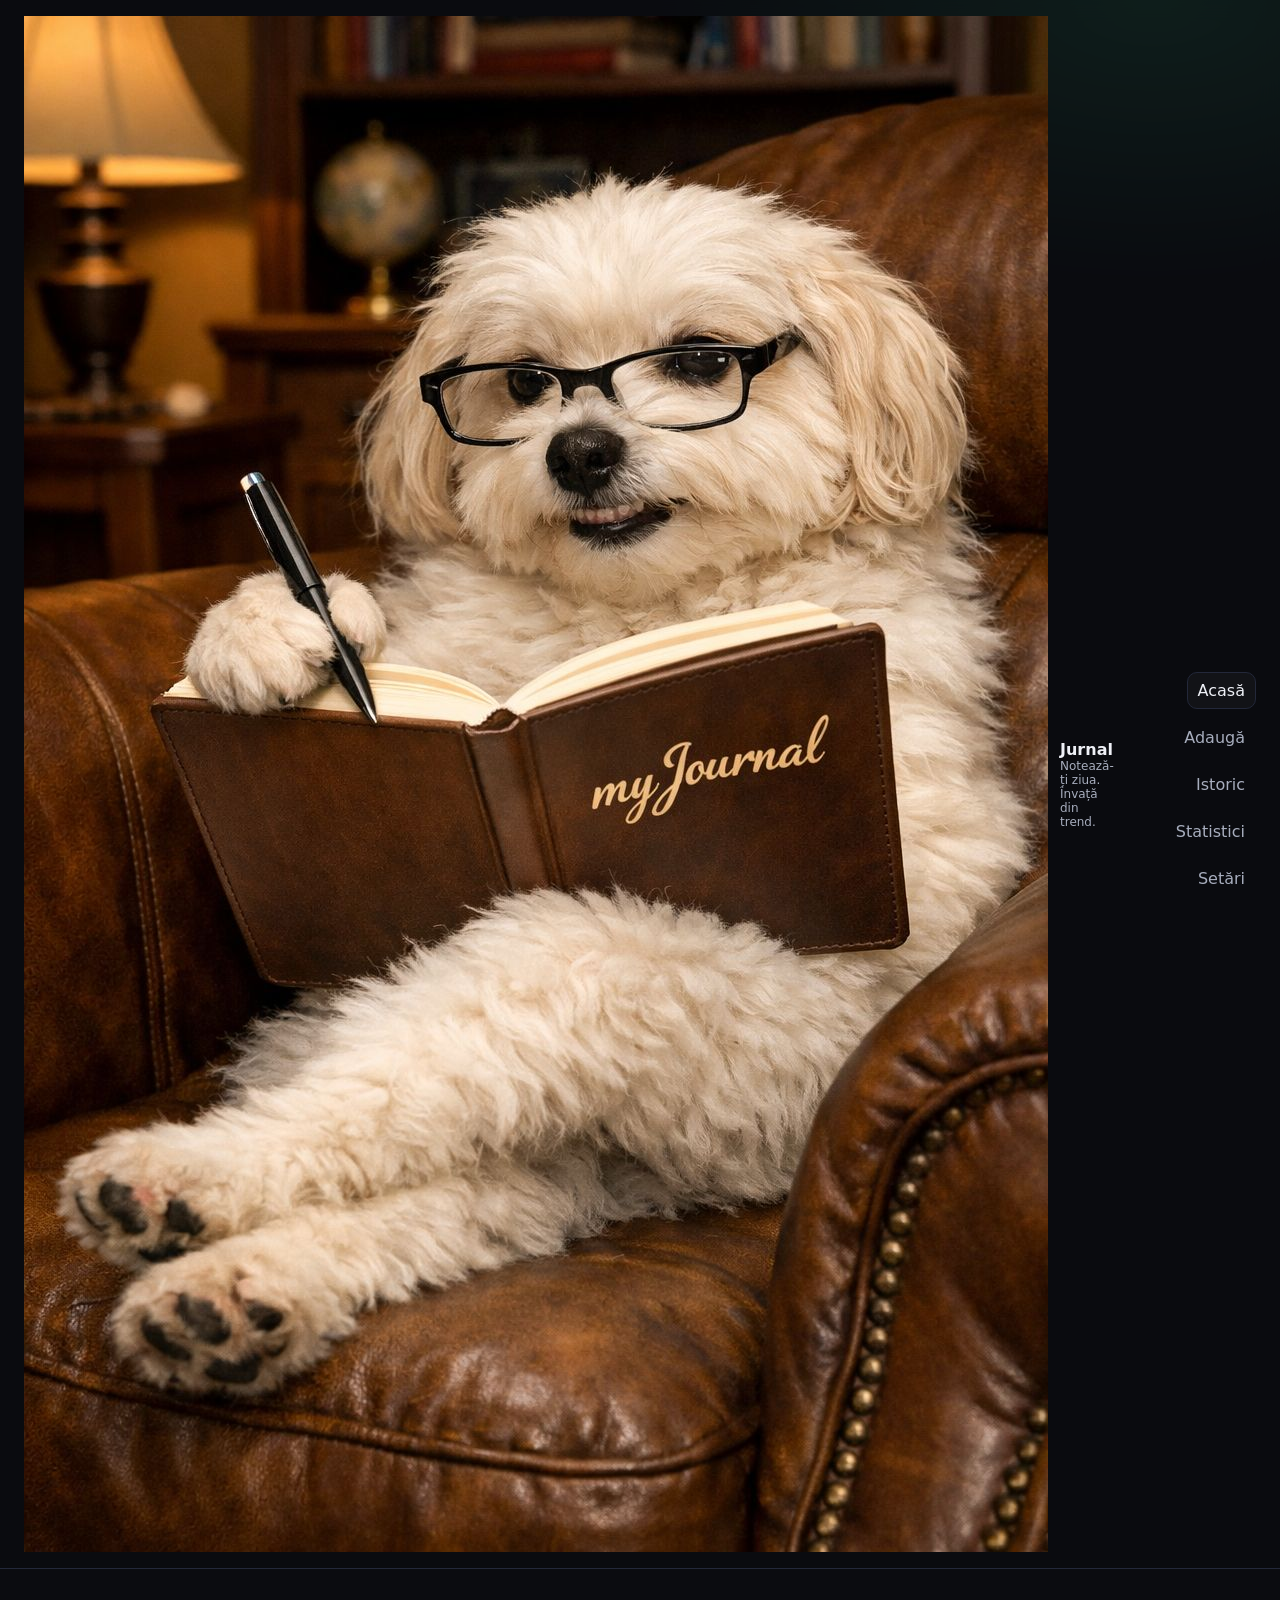
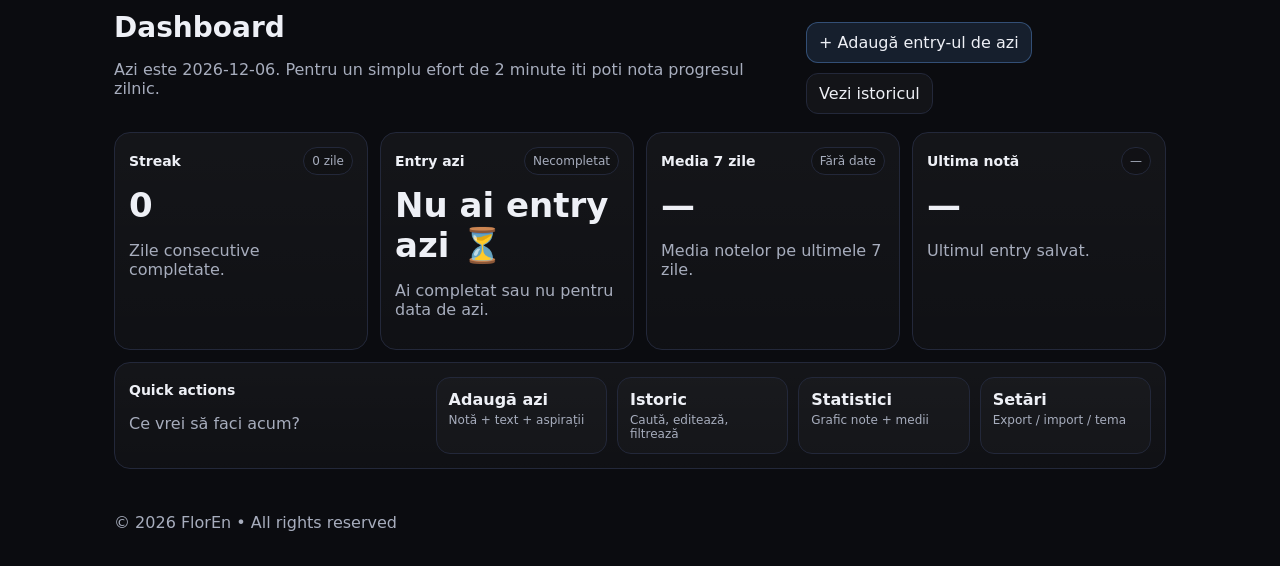
==== index.html @ 61ffa5f8 "Update index.html" ====
<!doctype html>
<html lang="ro">
<head>
  <meta charset="utf-8" />
  <meta name="viewport" content="width=device-width,initial-scale=1" />
  <title>Jurnal</title>
  <link rel="stylesheet" href="style.css" />
</head>
<body>
  <header class="topbar">
    <div class="brand">
      <img class="logoImg" src="Sasha.jpg" alt="Sasha" />
      <div>
        <div class="appname">Jurnal</div>
        <div class="subtitle">Notează-ți ziua. Învață din trend.</div>
      </div>
    </div>

    <nav class="nav">
      <a href="index.html" class="navlink active">Acasă</a>
      <a href="new.html" class="navlink">Adaugă</a>
      <a href="history.html" class="navlink">Istoric</a>
      <a href="stats.html" class="navlink">Statistici</a>
      <a href="settings.html" class="navlink">Setări</a>
    </nav>
  </header>

  <main class="container">
    <section class="hero">
      <div>
        <h1>Dashboard</h1>
        <p class="muted">
          Azi este <span id="todayLabel">—</span>. Pentru un simplu efort de 2 minute iti poti nota progresul zilnic.
        </p>
      </div>

      <div class="heroActions">
        <a class="btn primary" href="new.html" id="primaryCta">+ Adaugă entry-ul de azi</a>
        <a class="btn" href="history.html">Vezi istoricul</a>
      </div>
    </section>

    <section class="grid">
      <article class="card">
        <div class="cardTop">
          <h2>Streak</h2>
          <span class="pill" id="streakPill">0 zile</span>
        </div>
        <p class="big" id="streakValue">0</p>
        <p class="muted">Zile consecutive completate.</p>
      </article>

      <article class="card">
        <div class="cardTop">
          <h2>Entry azi</h2>
          <span class="pill" id="todayStatusPill">Necunoscut</span>
        </div>
        <p class="big" id="todayStatusText">—</p>
        <p class="muted">Ai completat sau nu pentru data de azi.</p>
      </article>

      <article class="card">
        <div class="cardTop">
          <h2>Media 7 zile</h2>
          <span class="pill" id="avgPill">—</span>
        </div>
        <p class="big" id="avgValue">—</p>
        <p class="muted">Media notelor pe ultimele 7 zile.</p>
      </article>

      <article class="card">
        <div class="cardTop">
          <h2>Ultima notă</h2>
          <span class="pill" id="lastDatePill">—</span>
        </div>
        <p class="big" id="lastScore">—</p>
        <p class="muted">Ultimul entry salvat.</p>
      </article>
    </section>

    <section class="card quick">
      <div>
        <h2>Quick actions</h2>
        <p class="muted">Ce vrei să faci acum?</p>
      </div>

      <div class="quickGrid">
        <a class="quickBtn" href="new.html">
          <div class="quickTitle">Adaugă azi</div>
          <div class="quickDesc">Notă + text + aspirații</div>
        </a>
        <a class="quickBtn" href="history.html">
          <div class="quickTitle">Istoric</div>
          <div class="quickDesc">Caută, editează, filtrează</div>
        </a>
        <a class="quickBtn" href="stats.html">
          <div class="quickTitle">Statistici</div>
          <div class="quickDesc">Grafic note + medii</div>
        </a>
        <a class="quickBtn" href="settings.html">
          <div class="quickTitle">Setări</div>
          <div class="quickDesc">Export / import / tema</div>
        </a>
      </div>
    </section>
  </main>

  <footer class="footer">
    <span class="muted">© <span id="year">—</span> FlorEn • All rights reserved</span>
  </footer>

  <script src="app.js"></script>
</body>
</html>
---- style.css ----
:root{
  --bg:#0b0c10;
  --card:#12141b;
  --card2:#10121a;
  --text:#eef0f6;
  --muted:#a7adbd;
  --border:#23283a;
  --accent:#6aa8ff;
  --accent2:#8cffc1;
}

*{box-sizing:border-box}
body{
  margin:0;
  font-family: ui-sans-serif, system-ui, -apple-system, Segoe UI, Roboto, Arial;
  background: radial-gradient(1200px 600px at 20% -20%, #17305a 0%, transparent 60%),
              radial-gradient(900px 500px at 90% 0%, #1a4a38 0%, transparent 55%),
              var(--bg);
  color:var(--text);
}

a{color:inherit; text-decoration:none}
.container{max-width:1100px; margin:0 auto; padding:24px}

.topbar{
  display:flex; gap:16px; align-items:center; justify-content:space-between;
  padding:16px 24px;
  border-bottom:1px solid var(--border);
  background: rgba(10,12,16,0.7);
  backdrop-filter: blur(10px);
  position:sticky; top:0;
}

.brand{display:flex; align-items:center; gap:12px}
.logo{
  width:38px; height:38px; border-radius:12px;
  display:grid; place-items:center;
  background: linear-gradient(135deg, var(--accent), var(--accent2));
  color:#061018; font-weight:800;
}
.appname{font-weight:800}
.subtitle{font-size:12px; color:var(--muted)}

.nav{display:flex; gap:10px; flex-wrap:wrap; justify-content:flex-end}
.navlink{
  padding:8px 10px; border-radius:10px;
  border:1px solid transparent;
  color:var(--muted);
}
.navlink:hover{border-color:var(--border); color:var(--text)}
.navlink.active{color:var(--text); border-color:var(--border); background:rgba(255,255,255,0.03)}

.hero{
  display:flex; align-items:flex-end; justify-content:space-between;
  gap:16px; margin:18px 0 18px;
}
.hero h1{margin:0 0 6px; font-size:28px}
.muted{color:var(--muted)}
.heroActions{display:flex; gap:10px; flex-wrap:wrap}

.btn{
  padding:10px 12px; border-radius:12px;
  border:1px solid var(--border);
  background: rgba(255,255,255,0.03);
}
.btn:hover{background: rgba(255,255,255,0.06)}
.btn.primary{
  border-color: rgba(106,168,255,0.35);
  background: rgba(106,168,255,0.12);
}
.btn.primary:hover{background: rgba(106,168,255,0.18)}

.grid{
  display:grid;
  grid-template-columns: repeat(4, minmax(0, 1fr));
  gap:12px;
  margin-bottom:12px;
}
.card{
  border:1px solid var(--border);
  background: linear-gradient(180deg, rgba(255,255,255,0.04), rgba(255,255,255,0.02));
  border-radius:16px;
  padding:14px;
}
.cardTop{display:flex; align-items:center; justify-content:space-between; gap:8px}
.card h2{font-size:14px; margin:0}
.big{font-size:34px; margin:10px 0 2px; font-weight:800}

.pill{
  font-size:12px;
  padding:6px 8px;
  border-radius:999px;
  border:1px solid var(--border);
  color:var(--muted);
  background: rgba(0,0,0,0.15);
}

.quick{display:flex; align-items:center; justify-content:space-between; gap:16px}
.quickGrid{
  display:grid;
  grid-template-columns: repeat(4, minmax(0, 1fr));
  gap:10px;
  width: 70%;
}
.quickBtn{
  border:1px solid var(--border);
  background: rgba(255,255,255,0.02);
  border-radius:14px;
  padding:12px;
}
.quickBtn:hover{background: rgba(255,255,255,0.05)}
.quickTitle{font-weight:800}
.quickDesc{font-size:12px; color:var(--muted); margin-top:4px}

.footer{
  max-width:1100px;
  margin:0 auto;
  padding:20px 24px 34px;
}

/* responsive */
@media (max-width: 980px){
  .grid{grid-template-columns: repeat(2, minmax(0, 1fr));}
  .quick{flex-direction:column; align-items:stretch}
  .quickGrid{width:100%; grid-template-columns: repeat(2, minmax(0, 1fr));}
}
@media (max-width: 520px){
  .topbar{flex-direction:column; align-items:stretch}
  .nav{justify-content:flex-start}
  .grid{grid-template-columns: 1fr;}
  .quickGrid{grid-template-columns: 1fr;}
}
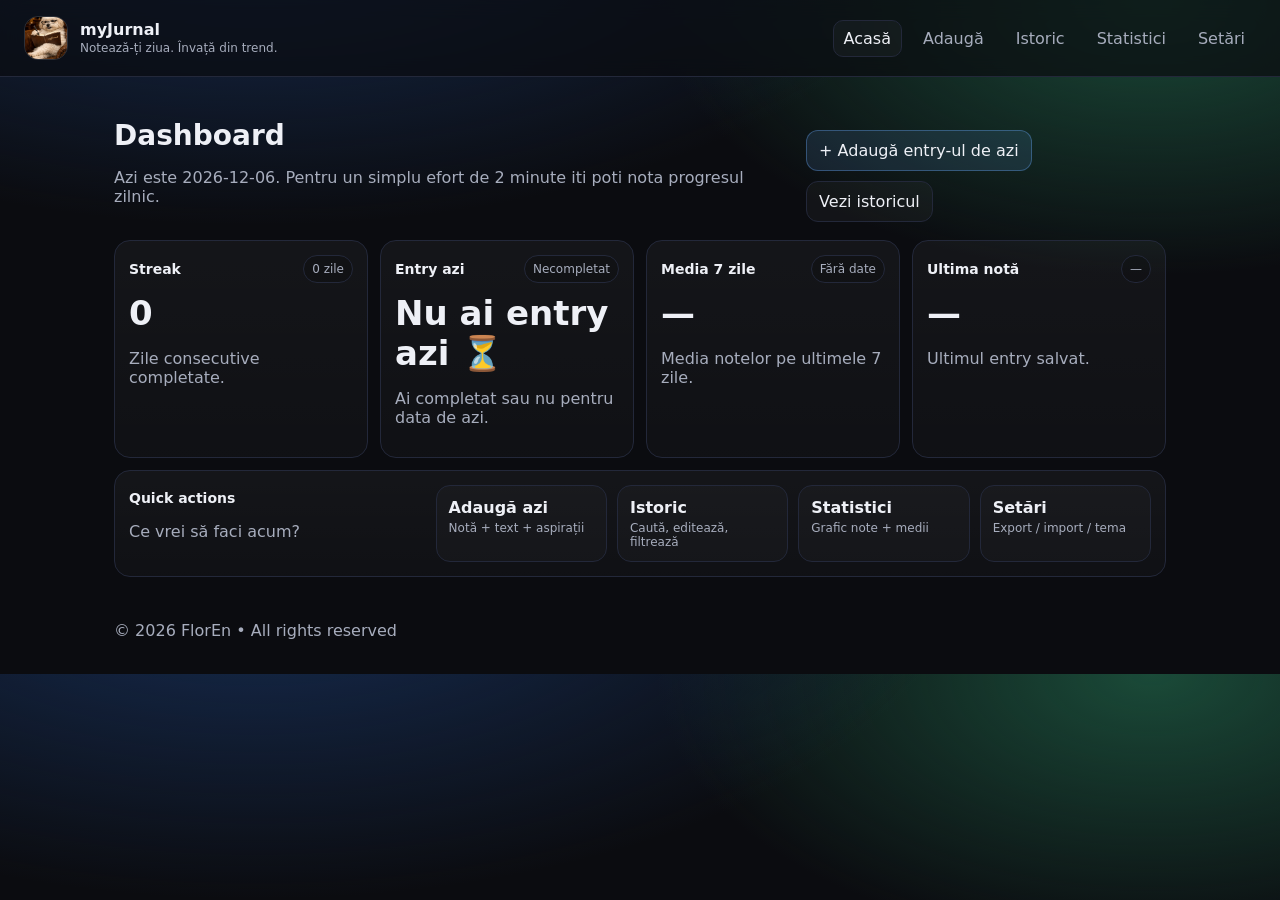
==== commit ce112aeb: "Update index.html" ====
--- a/index.html
+++ b/index.html
@@ -11,7 +11,7 @@
     <div class="brand">
       <img class="logoImg" src="Sasha.jpg" alt="Sasha" />
       <div>
-        <div class="appname">Jurnal</div>
+        <div class="appname">myJurnal</div>
         <div class="subtitle">Notează-ți ziua. Învață din trend.</div>
       </div>
     </div>
--- a/style.css
+++ b/style.css
@@ -130,3 +130,13 @@
   .grid{grid-template-columns: 1fr;}
   .quickGrid{grid-template-columns: 1fr;}
 }
+.logoImg{
+  width:44px;
+  height:44px;
+  border-radius:14px;
+  object-fit: cover;
+  border: 1px solid rgba(255,255,255,0.14);
+}
+.brand{display:flex; align-items:center; gap:12px}
+.appname{line-height:1.1}
+.subtitle{margin-top:2px}
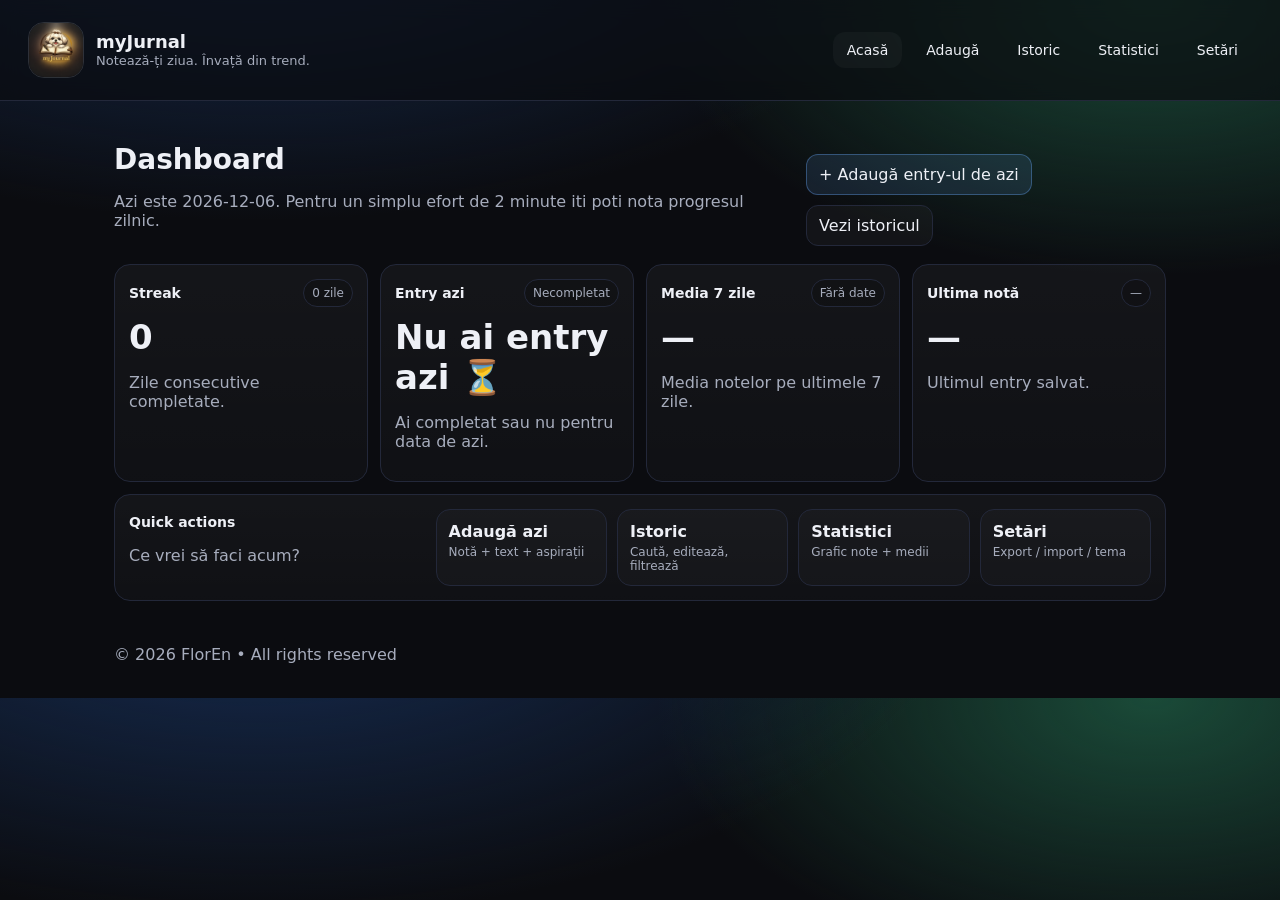
==== commit 865525eb: "Update index.html" ====
--- a/index.html
+++ b/index.html
@@ -3,13 +3,13 @@
 <head>
   <meta charset="utf-8" />
   <meta name="viewport" content="width=device-width,initial-scale=1" />
-  <title>Jurnal</title>
+  <title>myJurnal</title>
   <link rel="stylesheet" href="style.css" />
 </head>
 <body>
   <header class="topbar">
     <div class="brand">
-      <img class="logoImg" src="Sasha.jpg" alt="Sasha" />
+      <img class="logoImg" src="Sasha.png" alt="Sasha" />
       <div>
         <div class="appname">myJurnal</div>
         <div class="subtitle">Notează-ți ziua. Învață din trend.</div>
--- a/style.css
+++ b/style.css
@@ -23,8 +23,8 @@
 .container{max-width:1100px; margin:0 auto; padding:24px}
 
 .topbar{
-  display:flex; gap:16px; align-items:center; justify-content:space-between;
-  padding:16px 24px;
+  display:flex; gap:22px; align-items:center; justify-content:space-between;
+  padding:22px 28px;           /* <-- mai mare */
   border-bottom:1px solid var(--border);
   background: rgba(10,12,16,0.7);
   backdrop-filter: blur(10px);
@@ -43,9 +43,9 @@
 
 .nav{display:flex; gap:10px; flex-wrap:wrap; justify-content:flex-end}
 .navlink{
-  padding:8px 10px; border-radius:10px;
-  border:1px solid transparent;
-  color:var(--muted);
+  padding:10px 14px;
+  border-radius:12px;
+  font-size:14px;
 }
 .navlink:hover{border-color:var(--border); color:var(--text)}
 .navlink.active{color:var(--text); border-color:var(--border); background:rgba(255,255,255,0.03)}
@@ -131,12 +131,83 @@
   .quickGrid{grid-template-columns: 1fr;}
 }
 .logoImg{
-  width:44px;
-  height:44px;
-  border-radius:14px;
+  width:56px;
+  height:56px;
+  border-radius:16px;
   object-fit: cover;
   border: 1px solid rgba(255,255,255,0.14);
 }
 .brand{display:flex; align-items:center; gap:12px}
 .appname{line-height:1.1}
 .subtitle{margin-top:2px}
+.historyToolbar{
+  display:flex;
+  gap:10px;
+  flex-wrap:wrap;
+  align-items:center;
+  justify-content:space-between;
+  margin-bottom:12px;
+}
+
+.input, .select{
+  border:1px solid var(--border);
+  background: rgba(255,255,255,0.03);
+  color: var(--text);
+  border-radius:12px;
+  padding:10px 12px;
+  outline:none;
+}
+.input{ flex: 1 1 380px; min-width: 240px; }
+.select{ flex: 0 0 auto; }
+
+.historyList{
+  display:flex;
+  flex-direction:column;
+  gap:12px;
+}
+
+.historyItem{
+  border:1px solid var(--border);
+  background: rgba(255,255,255,0.02);
+  border-radius:16px;
+  padding:14px;
+}
+
+.historyTop{
+  display:flex;
+  align-items:flex-start;
+  justify-content:space-between;
+  gap:12px;
+  margin-bottom:10px;
+}
+
+.historyDate{ font-weight:800; font-size:16px; }
+.historyPills{ display:flex; gap:8px; flex-wrap:wrap; }
+
+.historyBody{
+  display:grid;
+  grid-template-columns: 1fr 1fr;
+  gap:12px;
+}
+
+.historyLabel{ font-size:12px; color: var(--muted); margin-bottom:6px; }
+.historyText{ font-size:13px; line-height:1.45; }
+
+.btn.danger{
+  border-color: rgba(255,90,90,0.25);
+  background: rgba(255,90,90,0.08);
+}
+.btn.danger:hover{ background: rgba(255,90,90,0.14); }
+
+.emptyState{
+  padding:16px;
+  border:1px dashed var(--border);
+  border-radius:16px;
+  background: rgba(255,255,255,0.01);
+}
+
+@media (max-width: 900px){
+  .historyBody{ grid-template-columns: 1fr; }
+}
+.appname{font-weight:800; font-size:18px;}
+.subtitle{font-size:13px; color:var(--muted)}
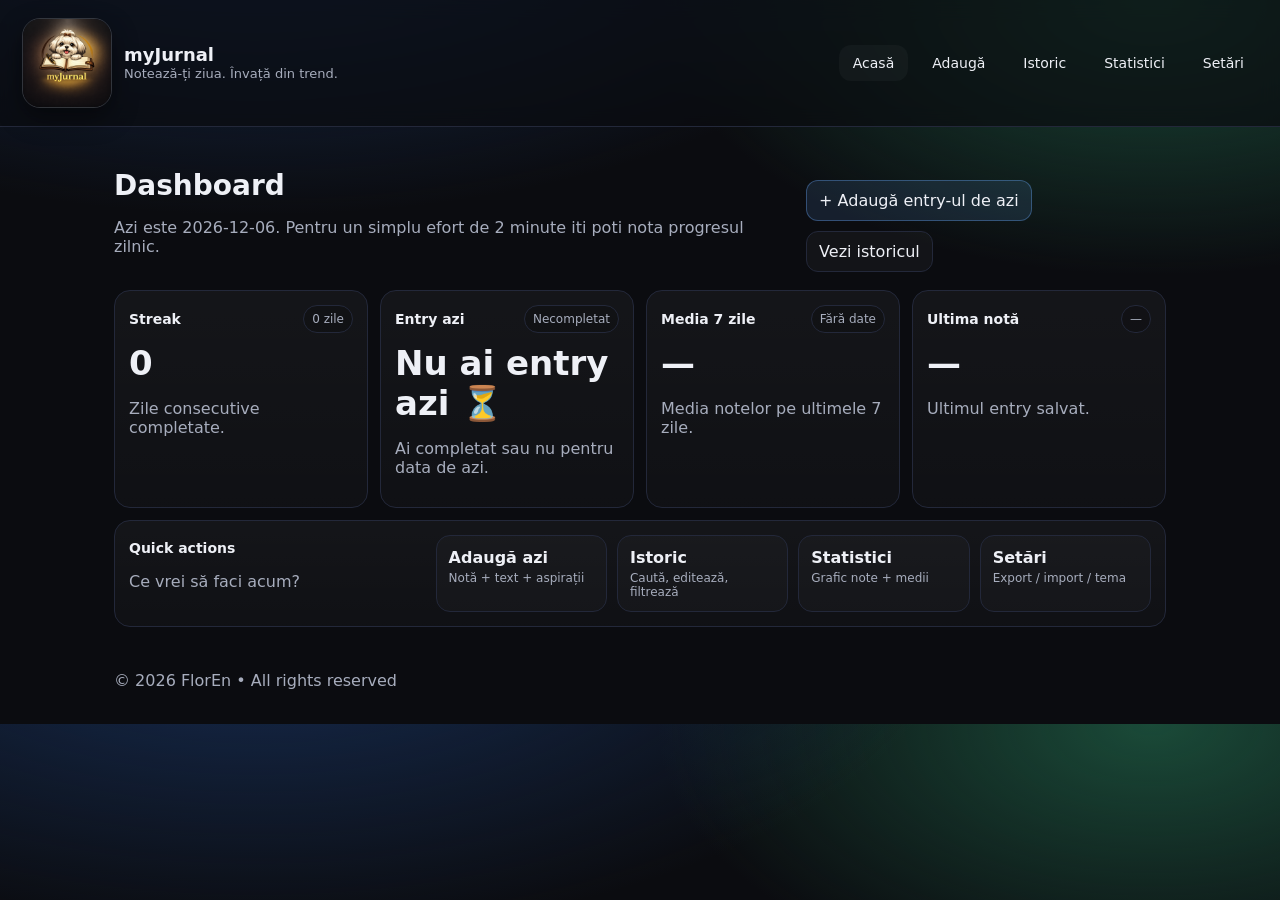
==== commit 0d6ab16e: "Update index.html" ====
--- a/index.html
+++ b/index.html
@@ -9,7 +9,7 @@
 <body>
   <header class="topbar">
     <div class="brand">
-      <img class="logoImg" src="Sasha.png" alt="Sasha" />
+      <img class="logoImg" src="SashamyJurnal.png" alt="Sasha" />
       <div>
         <div class="appname">myJurnal</div>
         <div class="subtitle">Notează-ți ziua. Învață din trend.</div>
--- a/style.css
+++ b/style.css
@@ -24,7 +24,7 @@
 
 .topbar{
   display:flex; gap:22px; align-items:center; justify-content:space-between;
-  padding:22px 28px;           /* <-- mai mare */
+  padding:18px 22px;           /* <-- mai mare */
   border-bottom:1px solid var(--border);
   background: rgba(10,12,16,0.7);
   backdrop-filter: blur(10px);
@@ -131,11 +131,17 @@
   .quickGrid{grid-template-columns: 1fr;}
 }
 .logoImg{
-  width:56px;
-  height:56px;
-  border-radius:16px;
+  width:90px;
+  height:90px;
+  border-radius:18px;
   object-fit: cover;
-  border: 1px solid rgba(255,255,255,0.14);
+
+  /* claritate */
+  image-rendering: -webkit-optimize-contrast;
+
+  /* aspect profi */
+  border: 1px solid rgba(255,255,255,0.16);
+  box-shadow: 0 10px 26px rgba(0,0,0,0.45);
 }
 .brand{display:flex; align-items:center; gap:12px}
 .appname{line-height:1.1}
@@ -209,5 +215,6 @@
 @media (max-width: 900px){
   .historyBody{ grid-template-columns: 1fr; }
 }
+
 .appname{font-weight:800; font-size:18px;}
 .subtitle{font-size:13px; color:var(--muted)}
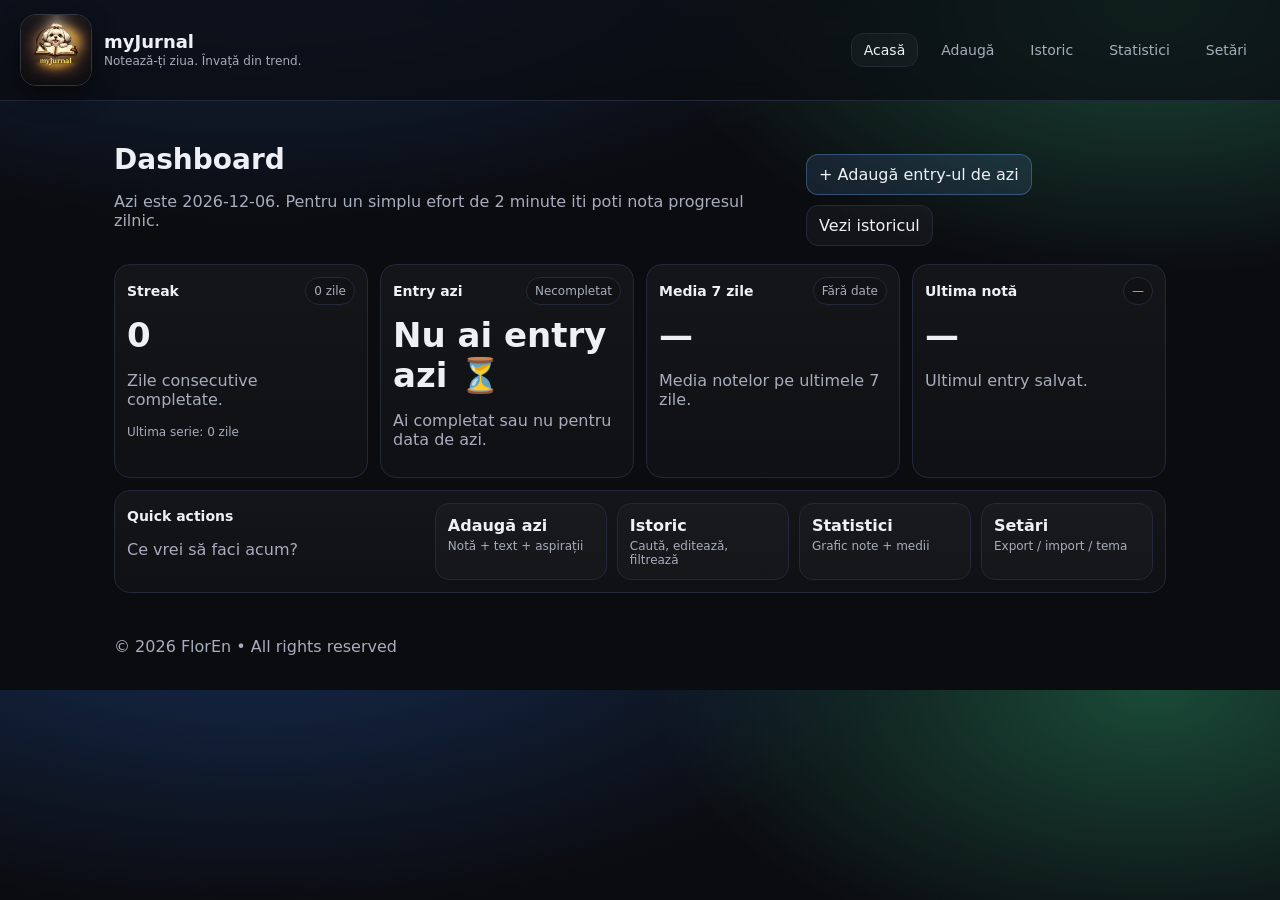
==== commit 566fb0e3: "Update index.html" ====
--- a/index.html
+++ b/index.html
@@ -18,7 +18,7 @@
 
     <nav class="nav">
       <a href="index.html" class="navlink active">Acasă</a>
-      <a href="new.html" class="navlink">Adaugă</a>
+      <a href="add.html" class="navlink">Adaugă</a>
       <a href="history.html" class="navlink">Istoric</a>
       <a href="stats.html" class="navlink">Statistici</a>
       <a href="settings.html" class="navlink">Setări</a>
@@ -35,7 +35,7 @@
       </div>
 
       <div class="heroActions">
-        <a class="btn primary" href="new.html" id="primaryCta">+ Adaugă entry-ul de azi</a>
+        <a class="btn primary" href="add.html" id="primaryCta">+ Adaugă entry-ul de azi</a>
         <a class="btn" href="history.html">Vezi istoricul</a>
       </div>
     </section>
@@ -48,6 +48,7 @@
         </div>
         <p class="big" id="streakValue">0</p>
         <p class="muted">Zile consecutive completate.</p>
+        <p class="muted small" id="lastStreakText">Ultima serie: —</p>
       </article>
 
       <article class="card">
@@ -85,7 +86,7 @@
       </div>
 
       <div class="quickGrid">
-        <a class="quickBtn" href="new.html">
+        <a class="quickBtn" href="add.html">
           <div class="quickTitle">Adaugă azi</div>
           <div class="quickDesc">Notă + text + aspirații</div>
         </a>
--- a/style.css
+++ b/style.css
@@ -1,7 +1,6 @@
 :root{
   --bg:#0b0c10;
   --card:#12141b;
-  --card2:#10121a;
   --text:#eef0f6;
   --muted:#a7adbd;
   --border:#23283a;
@@ -12,209 +11,243 @@
 *{box-sizing:border-box}
 body{
   margin:0;
-  font-family: ui-sans-serif, system-ui, -apple-system, Segoe UI, Roboto, Arial;
-  background: radial-gradient(1200px 600px at 20% -20%, #17305a 0%, transparent 60%),
-              radial-gradient(900px 500px at 90% 0%, #1a4a38 0%, transparent 55%),
-              var(--bg);
+  font-family:ui-sans-serif,system-ui,-apple-system,Segoe UI,Roboto,Arial;
+  background:
+    radial-gradient(1200px 600px at 20% -20%, #17305a 0%, transparent 60%),
+    radial-gradient(900px 500px at 90% 0%, #1a4a38 0%, transparent 55%),
+    var(--bg);
   color:var(--text);
 }
 
-a{color:inherit; text-decoration:none}
-.container{max-width:1100px; margin:0 auto; padding:24px}
-
+a{color:inherit;text-decoration:none}
+.container{max-width:1100px;margin:0 auto;padding:24px}
+.muted{color:var(--muted)}
+.small{font-size:12px}
+
+/* Topbar */
 .topbar{
-  display:flex; gap:22px; align-items:center; justify-content:space-between;
-  padding:18px 22px;           /* <-- mai mare */
+  display:flex;align-items:center;justify-content:space-between;
+  gap:18px;padding:14px 20px;
   border-bottom:1px solid var(--border);
-  background: rgba(10,12,16,0.7);
-  backdrop-filter: blur(10px);
-  position:sticky; top:0;
-}
-
-.brand{display:flex; align-items:center; gap:12px}
-.logo{
-  width:38px; height:38px; border-radius:12px;
-  display:grid; place-items:center;
-  background: linear-gradient(135deg, var(--accent), var(--accent2));
-  color:#061018; font-weight:800;
-}
-.appname{font-weight:800}
-.subtitle{font-size:12px; color:var(--muted)}
-
-.nav{display:flex; gap:10px; flex-wrap:wrap; justify-content:flex-end}
+  background:rgba(10,12,16,0.7);
+  backdrop-filter:blur(10px);
+  position:sticky;top:0;
+}
+.brand{display:flex;align-items:center;gap:12px}
+.logoImg{
+  width:72px;height:72px;border-radius:16px;object-fit:cover;
+  image-rendering:-webkit-optimize-contrast;
+  border:1px solid rgba(255,255,255,0.16);
+  box-shadow:0 10px 26px rgba(0,0,0,0.45);
+}
+.appname{font-weight:800;font-size:18px;line-height:1.1}
+.subtitle{font-size:12px;color:var(--muted);margin-top:2px}
+
+.nav{display:flex;gap:10px;flex-wrap:wrap;justify-content:flex-end}
 .navlink{
-  padding:10px 14px;
-  border-radius:12px;
-  font-size:14px;
-}
-.navlink:hover{border-color:var(--border); color:var(--text)}
-.navlink.active{color:var(--text); border-color:var(--border); background:rgba(255,255,255,0.03)}
-
+  padding:8px 12px;border-radius:12px;font-size:14px;
+  border:1px solid transparent;color:var(--muted);
+}
+.navlink:hover{border-color:var(--border);color:var(--text)}
+.navlink.active{
+  color:var(--text);
+  border-color:var(--border);
+  background:rgba(255,255,255,0.03);
+}
+
+/* Hero */
 .hero{
-  display:flex; align-items:flex-end; justify-content:space-between;
-  gap:16px; margin:18px 0 18px;
-}
-.hero h1{margin:0 0 6px; font-size:28px}
-.muted{color:var(--muted)}
-.heroActions{display:flex; gap:10px; flex-wrap:wrap}
-
+  display:flex;align-items:flex-end;justify-content:space-between;
+  gap:16px;margin:18px 0;
+}
+.hero h1{margin:0 0 6px;font-size:28px}
+.heroActions{display:flex;gap:10px;flex-wrap:wrap}
+
+/* Buttons */
 .btn{
-  padding:10px 12px; border-radius:12px;
-  border:1px solid var(--border);
-  background: rgba(255,255,255,0.03);
-}
-.btn:hover{background: rgba(255,255,255,0.06)}
+  padding:10px 12px;border-radius:12px;
+  border:1px solid var(--border);
+  background:rgba(255,255,255,0.03);
+}
+.btn:hover{background:rgba(255,255,255,0.06)}
 .btn.primary{
-  border-color: rgba(106,168,255,0.35);
-  background: rgba(106,168,255,0.12);
-}
-.btn.primary:hover{background: rgba(106,168,255,0.18)}
+  border-color:rgba(106,168,255,0.35);
+  background:rgba(106,168,255,0.12);
+}
+.btn.primary:hover{background:rgba(106,168,255,0.18)}
+.btn.danger{
+  border-color:rgba(255,90,90,0.25);
+  background:rgba(255,90,90,0.08);
+}
+.btn.danger:hover{background:rgba(255,90,90,0.14)}
+
+/* Cards & grids */
+.card{
+  border:1px solid var(--border);
+  background:linear-gradient(180deg, rgba(255,255,255,0.04), rgba(255,255,255,0.02));
+  border-radius:16px;
+  padding:12px;
+}
+.cardTop{display:flex;align-items:center;justify-content:space-between;gap:8px}
+.card h2{font-size:14px;margin:0}
+.pill{
+  font-size:12px;padding:6px 8px;border-radius:999px;
+  border:1px solid var(--border);
+  color:var(--muted);background:rgba(0,0,0,0.15);
+}
 
 .grid{
   display:grid;
-  grid-template-columns: repeat(4, minmax(0, 1fr));
-  gap:12px;
-  margin-bottom:12px;
-}
-.card{
-  border:1px solid var(--border);
-  background: linear-gradient(180deg, rgba(255,255,255,0.04), rgba(255,255,255,0.02));
-  border-radius:16px;
-  padding:14px;
-}
-.cardTop{display:flex; align-items:center; justify-content:space-between; gap:8px}
-.card h2{font-size:14px; margin:0}
-.big{font-size:34px; margin:10px 0 2px; font-weight:800}
-
-.pill{
-  font-size:12px;
-  padding:6px 8px;
-  border-radius:999px;
-  border:1px solid var(--border);
-  color:var(--muted);
-  background: rgba(0,0,0,0.15);
-}
-
-.quick{display:flex; align-items:center; justify-content:space-between; gap:16px}
+  grid-template-columns:repeat(4,minmax(0,1fr));
+  gap:12px;margin-bottom:12px;
+}
+.big{font-size:34px;margin:10px 0 2px;font-weight:800}
+
+.quick{display:flex;align-items:center;justify-content:space-between;gap:16px}
 .quickGrid{
   display:grid;
-  grid-template-columns: repeat(4, minmax(0, 1fr));
-  gap:10px;
-  width: 70%;
+  grid-template-columns:repeat(4,minmax(0,1fr));
+  gap:10px;width:70%;
 }
 .quickBtn{
   border:1px solid var(--border);
-  background: rgba(255,255,255,0.02);
-  border-radius:14px;
-  padding:12px;
-}
-.quickBtn:hover{background: rgba(255,255,255,0.05)}
+  background:rgba(255,255,255,0.02);
+  border-radius:14px;padding:12px;
+}
+.quickBtn:hover{background:rgba(255,255,255,0.05)}
 .quickTitle{font-weight:800}
-.quickDesc{font-size:12px; color:var(--muted); margin-top:4px}
-
-.footer{
-  max-width:1100px;
-  margin:0 auto;
-  padding:20px 24px 34px;
-}
-
-/* responsive */
-@media (max-width: 980px){
-  .grid{grid-template-columns: repeat(2, minmax(0, 1fr));}
-  .quick{flex-direction:column; align-items:stretch}
-  .quickGrid{width:100%; grid-template-columns: repeat(2, minmax(0, 1fr));}
-}
-@media (max-width: 520px){
-  .topbar{flex-direction:column; align-items:stretch}
+.quickDesc{font-size:12px;color:var(--muted);margin-top:4px}
+
+.footer{max-width:1100px;margin:0 auto;padding:20px 24px 34px}
+
+/* Inputs (global) */
+.input,.select,.textarea{
+  border:1px solid var(--border);
+  background:rgba(255,255,255,0.03);
+  color:var(--text);
+  border-radius:12px;
+  outline:none;
+}
+.input,.select{padding:10px 12px}
+.textarea{padding:10px 12px;resize:vertical}
+.label{font-size:12px;color:var(--muted)}
+.field{display:flex;flex-direction:column;gap:6px}
+.hint{font-size:12px;color:var(--muted)}
+.form{display:flex;flex-direction:column;gap:12px}
+.formRow{display:grid;grid-template-columns:1fr 1fr;gap:10px}
+.formActions{display:flex;gap:10px;align-items:center;flex-wrap:wrap}
+
+/* === ADD PAGE: ultra compact Data + Nota === */
+#dateInput, #scoreInput{
+  height:22px;
+  padding:2px 6px;
+  font-size:11px;
+  line-height:1.2;
+  border-radius:8px;
+}
+#dateInput + .hint, #scoreInput + .hint{display:none}
+
+/* Textareas a bit compact too */
+#textInput, #tomorrowInput{
+  padding:7px 9px;
+  font-size:13px;
+  border-radius:12px;
+}
+
+/* History */
+.historyToolbar{
+  display:flex;gap:10px;flex-wrap:wrap;
+  align-items:center;justify-content:space-between;
+  margin-bottom:12px;
+}
+.historyList{display:flex;flex-direction:column;gap:12px}
+.historyItem{
+  border:1px solid var(--border);
+  background:rgba(255,255,255,0.02);
+  border-radius:16px;padding:14px;
+}
+.historyTop{
+  display:flex;align-items:flex-start;justify-content:space-between;
+  gap:12px;margin-bottom:10px;
+}
+.historyDate{font-weight:800;font-size:16px}
+.historyPills{display:flex;gap:8px;flex-wrap:wrap}
+.historyBody{display:grid;grid-template-columns:1fr 1fr;gap:12px}
+.historyLabel{font-size:12px;color:var(--muted);margin-bottom:6px}
+.historyText{font-size:13px;line-height:1.45}
+.emptyState{
+  padding:16px;border:1px dashed var(--border);
+  border-radius:16px;background:rgba(255,255,255,0.01);
+}
+
+/* Stats */
+.gridStats{display:grid;grid-template-columns:1fr;gap:12px}
+.chart{
+  width:100%;height:auto;display:block;margin-top:10px;
+  border-radius:14px;background:rgba(255,255,255,0.01);
+  border:1px solid rgba(255,255,255,0.06);
+}
+.tenBox{
+  margin-top:12px;padding:12px;border:1px solid rgba(255,255,255,0.08);
+  border-radius:14px;background:rgba(255,255,255,0.02);
+}
+.tenDate{font-weight:800;font-size:18px;margin-bottom:8px}
+.tenText{line-height:1.45;white-space:pre-wrap}
+
+/* Settings */
+.gridSettings{display:grid;grid-template-columns:1fr 1fr;gap:12px}
+.divider{height:1px;background:rgba(255,255,255,0.08);margin:12px 0}
+
+/* Responsive */
+@media (max-width:980px){
+  .grid{grid-template-columns:repeat(2,minmax(0,1fr))}
+  .quick{flex-direction:column;align-items:stretch}
+  .quickGrid{width:100%;grid-template-columns:repeat(2,minmax(0,1fr))}
+}
+@media (max-width:900px){
+  .formRow{grid-template-columns:1fr}
+  .historyBody{grid-template-columns:1fr}
+  .gridSettings{grid-template-columns:1fr}
+}
+@media (max-width:520px){
+  .topbar{flex-direction:column;align-items:stretch}
   .nav{justify-content:flex-start}
-  .grid{grid-template-columns: 1fr;}
-  .quickGrid{grid-template-columns: 1fr;}
-}
-.logoImg{
-  width:90px;
-  height:90px;
-  border-radius:18px;
-  object-fit: cover;
-
-  /* claritate */
-  image-rendering: -webkit-optimize-contrast;
-
-  /* aspect profi */
-  border: 1px solid rgba(255,255,255,0.16);
-  box-shadow: 0 10px 26px rgba(0,0,0,0.45);
-}
-.brand{display:flex; align-items:center; gap:12px}
-.appname{line-height:1.1}
-.subtitle{margin-top:2px}
-.historyToolbar{
-  display:flex;
-  gap:10px;
-  flex-wrap:wrap;
-  align-items:center;
-  justify-content:space-between;
-  margin-bottom:12px;
-}
-
-.input, .select{
-  border:1px solid var(--border);
-  background: rgba(255,255,255,0.03);
-  color: var(--text);
-  border-radius:12px;
-  padding:10px 12px;
-  outline:none;
-}
-.input{ flex: 1 1 380px; min-width: 240px; }
-.select{ flex: 0 0 auto; }
-
-.historyList{
-  display:flex;
-  flex-direction:column;
-  gap:12px;
-}
-
-.historyItem{
+  .grid{grid-template-columns:1fr}
+  .quickGrid{grid-template-columns:1fr}
+}
+/* Add page: mini-card look pentru fiecare field */
+.formRow{ gap:12px; }
+.field{
   border:1px solid var(--border);
   background: rgba(255,255,255,0.02);
   border-radius:16px;
-  padding:14px;
-}
-
-.historyTop{
-  display:flex;
-  align-items:flex-start;
-  justify-content:space-between;
-  gap:12px;
-  margin-bottom:10px;
-}
-
-.historyDate{ font-weight:800; font-size:16px; }
-.historyPills{ display:flex; gap:8px; flex-wrap:wrap; }
-
-.historyBody{
-  display:grid;
-  grid-template-columns: 1fr 1fr;
-  gap:12px;
-}
-
-.historyLabel{ font-size:12px; color: var(--muted); margin-bottom:6px; }
-.historyText{ font-size:13px; line-height:1.45; }
-
-.btn.danger{
-  border-color: rgba(255,90,90,0.25);
-  background: rgba(255,90,90,0.08);
-}
-.btn.danger:hover{ background: rgba(255,90,90,0.14); }
-
-.emptyState{
-  padding:16px;
-  border:1px dashed var(--border);
-  border-radius:16px;
-  background: rgba(255,255,255,0.01);
-}
-
-@media (max-width: 900px){
-  .historyBody{ grid-template-columns: 1fr; }
-}
-
-.appname{font-weight:800; font-size:18px;}
-.subtitle{font-size:13px; color:var(--muted)}
+  padding:12px;
+  gap:6px;
+}
+
+/* label ca în carduri */
+.field .label{
+  font-size:12px;
+  color: var(--muted);
+  margin:0;
+}
+
+/* input-urile: compacte, ca pe dashboard */
+#dateInput, #scoreInput{
+  height: 34px;
+  padding: 6px 10px;
+  font-size: 13px;
+  border-radius: 12px;
+}
+
+/* textarea: arată ca o căsuță, nu ca un bloc imens */
+#textInput, #tomorrowInput{
+  min-height: 90px;     /* mai mic decât înainte */
+  padding: 10px 12px;
+  font-size: 13px;
+  border-radius: 12px;
+}
+
+/* scoatem hint-urile de sub Data/Notă (ca să fie curat) */
+#dateInput + .hint,
+#scoreInput + .hint{ display:none; }
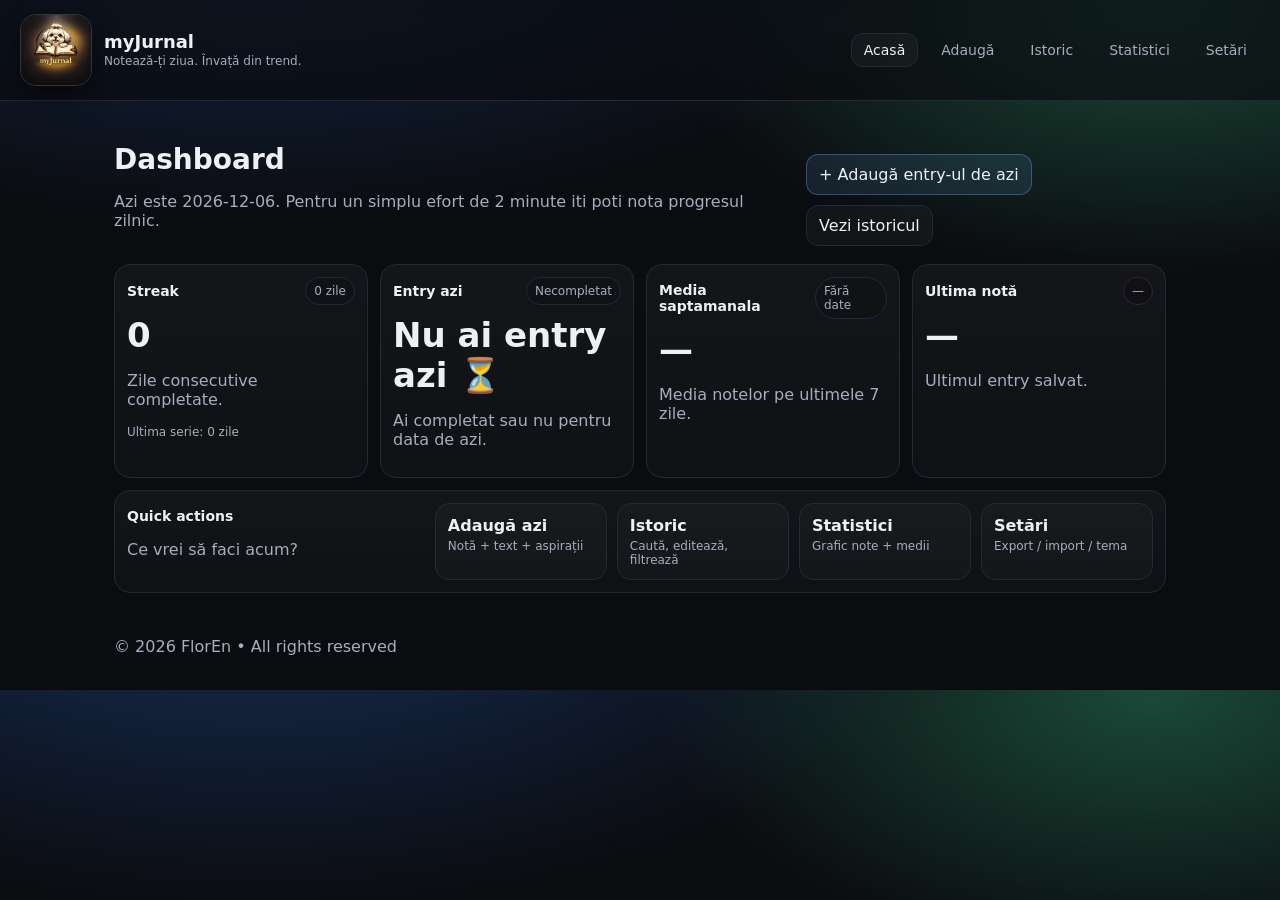
==== commit e4745d75: "Update index.html" ====
--- a/index.html
+++ b/index.html
@@ -62,7 +62,7 @@
 
       <article class="card">
         <div class="cardTop">
-          <h2>Media 7 zile</h2>
+          <h2>Media saptamanala</h2>
           <span class="pill" id="avgPill">—</span>
         </div>
         <p class="big" id="avgValue">—</p>
